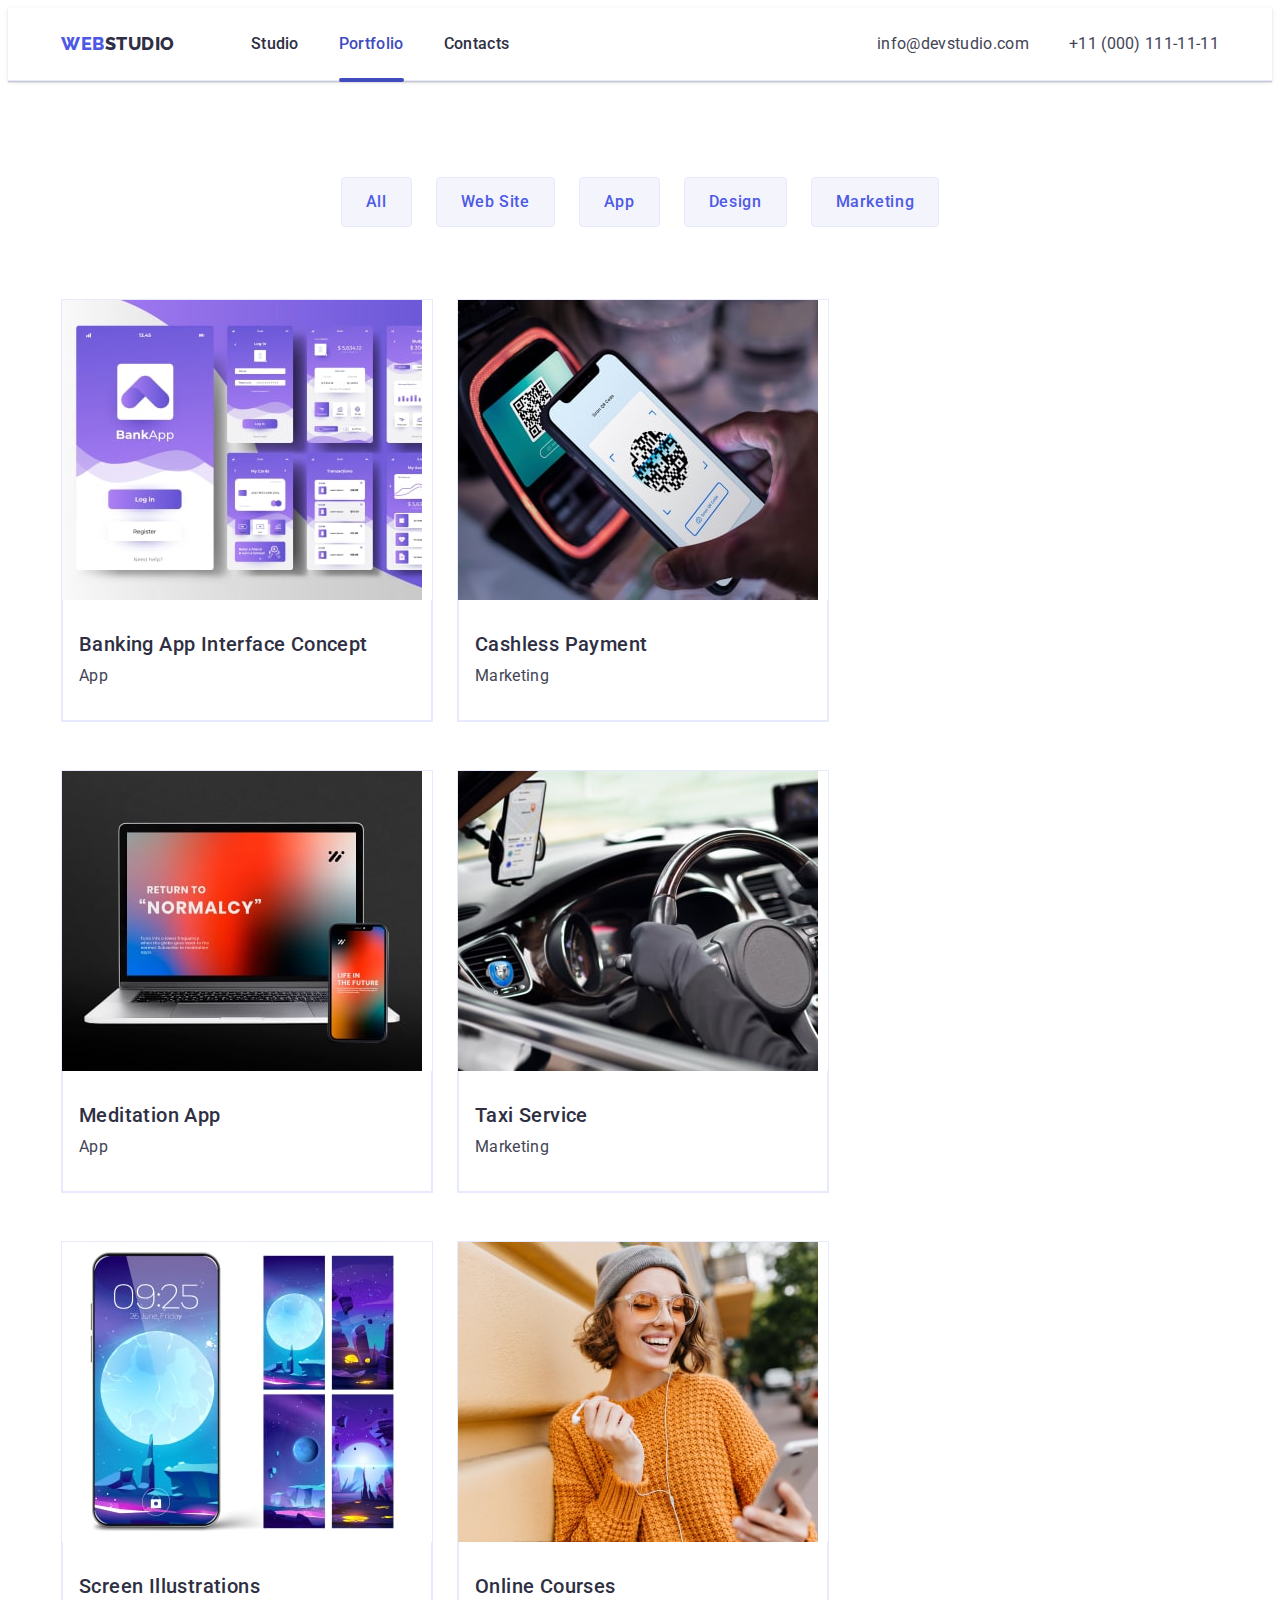
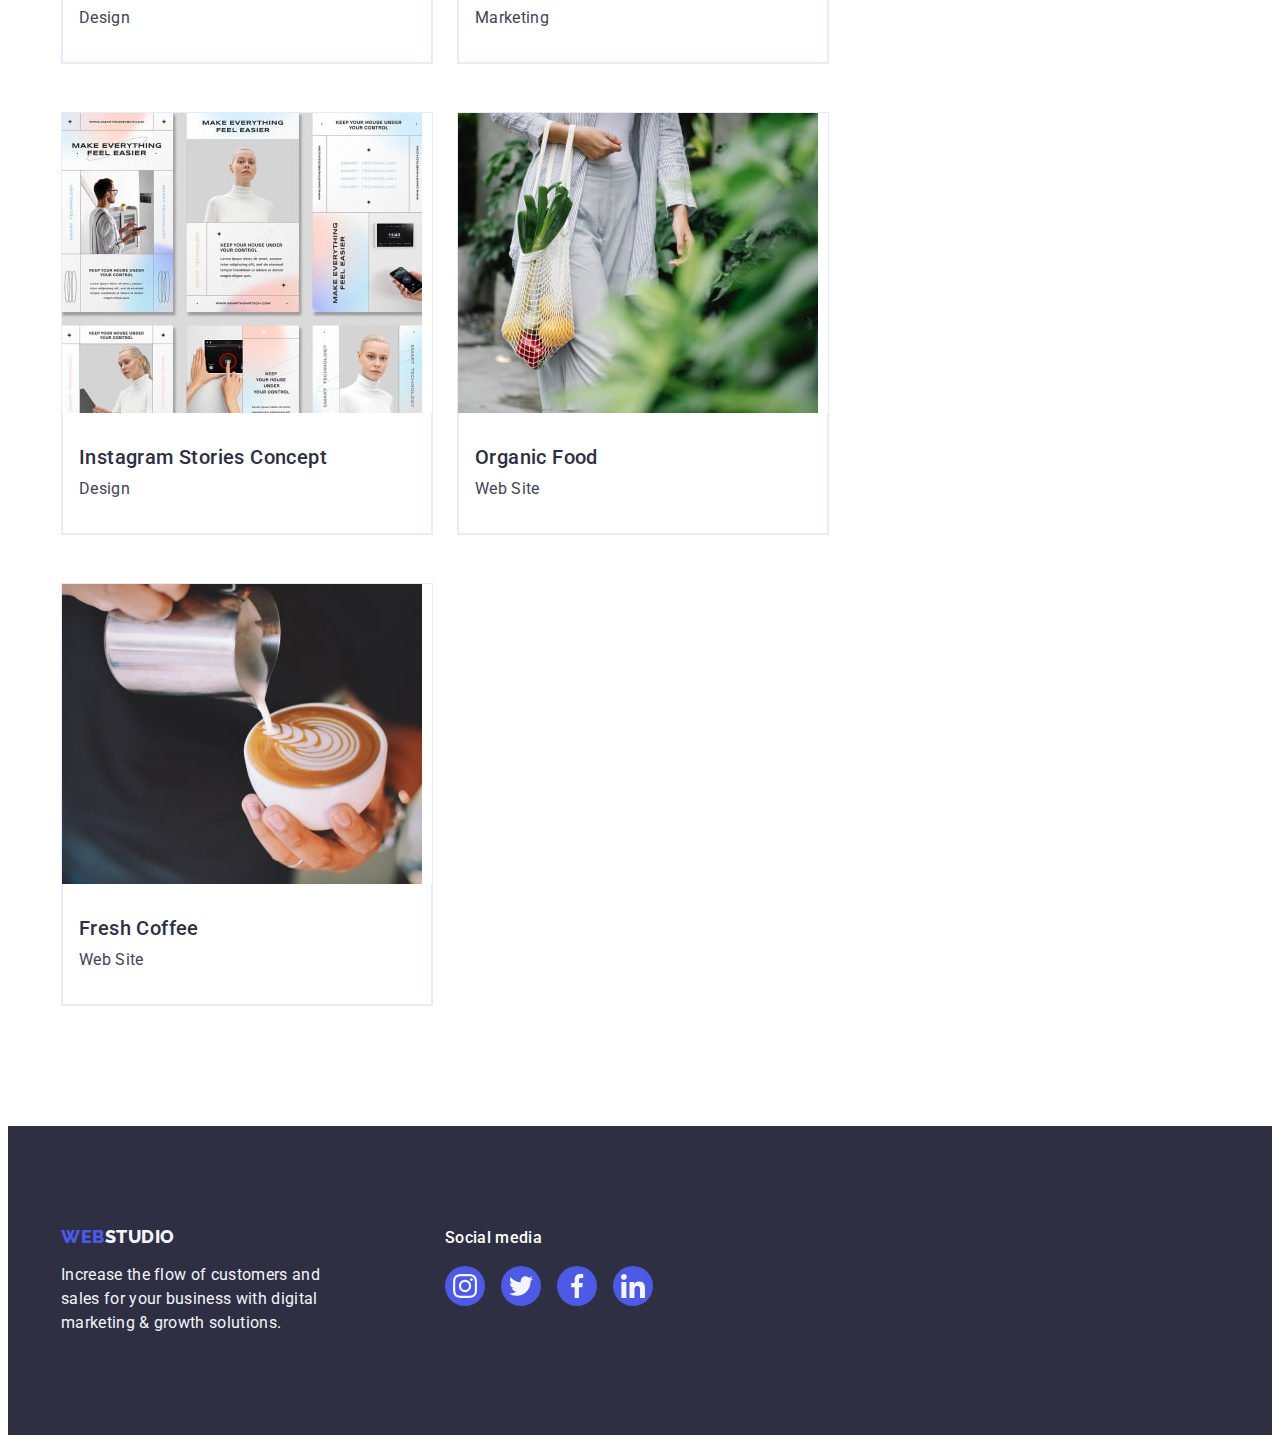
==== portfolio.html @ 27907ca8 "Initial commit" ====
<!DOCTYPE html>
<html lang="en">
  <head>
    <meta charset="utf-8" />
    <meta name="description" content="WebStudio work and team description" />
    <title>WebStudio</title>
    <link rel="preconnect" href="https://fonts.googleapis.com" />
    <link rel="preconnect" href="https://fonts.gstatic.com" crossorigin />
    <link
      href="https://fonts.googleapis.com/css2?family=Raleway:wght@800&family=Roboto:wght@400;500;700&display=swap"
      rel="stylesheet"
    />
    <link
      rel="stylesheet"
      href="https://cdnjs.cloudflare.com/ajax/libs/modern-normalize/2.0.0/modern-normalize.min.css"
      integrity="sha512-4xo8blKMVCiXpTaLzQSLSw3KFOVPWhm/TRtuPVc4WG6kUgjH6J03IBuG7JZPkcWMxJ5huwaBpOpnwYElP/m6wg=="
      crossorigin="anonymous"
      referrerpolicy="no-referrer"
    />
    <link rel="stylesheet" href="./css/styles.css" />
  </head>
  <body>
    <header class="header">
      <div class="container header-container">
        <nav class="header-navigation">
          <a href="./index.html" class="logo link"
            >Web<span class="logo-accent">Studio</span></a
          >
          <ul class="header-menu list">
            <li class="header-menu-list">
              <a href="./index.html" class="header-menu-item body-medium link"
                >Studio</a
              >
            </li>
            <li class="header-menu-list">
              <a
                href="./portfolio.html"
                class="header-menu-item body-medium link current"
                >Portfolio</a
              >
            </li>
            <li class="header-menu-list">
              <a href="" class="header-menu-item body-medium link">Contacts</a>
            </li>
          </ul>
        </nav>

        <address id="contacts" class="head-address">
          <ul class="head-address-list list">
            <li class="header-menu-list">
              <a
                href="mailto:info@devstudio.com"
                class="head-address-link body-small link"
                >info@devstudio.com</a
              >
            </li>
            <li class="header-menu-list">
              <a
                href="tel:+110001111111"
                class="head-address-link body-small link"
                >+11 (000) 111-11-11</a
              >
            </li>
          </ul>
        </address>
      </div>
    </header>
    <main>
      <section class="portfolio">
        <div class="container">
          <h1 class="visually-hidden">Portfolio</h1>
          <ul class="btn-list list">
            <li class="btn-list-item">
              <button type="button" class="button-text portfolio-btn">
                All
              </button>
            </li>
            <li class="btn-list-item">
              <button type="button" class="button-text portfolio-btn">
                Web Site
              </button>
            </li>
            <li class="btn-list-item">
              <button type="button" class="button-text portfolio-btn">
                App
              </button>
            </li>
            <li class="btn-list-item">
              <button type="button" class="button-text portfolio-btn">
                Design
              </button>
            </li>
            <li class="btn-list-item">
              <button type="button" class="button-text portfolio-btn">
                Marketing
              </button>
            </li>
          </ul>

          <ul class="img-list list">
            <li class="img-list-item">
              <a href="" class="img-link link">
                <div class="cover-text-container">
                  <img
                    src="./images/banking.jpg"
                    alt="banking app interface concept"
                    width="360"
                    height="300"
                  />
                  <p class="cover-text body-small">
                    14 Stylish and User-Friendly App Design Concepts · Task
                    Manager App · Calorie Tracker App · Exotic Fruit Ecommerce
                    App · Cloud Storage App
                  </p>
                </div>
                <div class="img-list-container">
                  <h2 class="img-subtitle header-three">
                    Banking App Interface Concept
                  </h2>
                  <p class="img-text body-small">App</p>
                </div>
              </a>
            </li>
            <li class="img-list-item">
              <a href="" class="img-link link">
                <div class="cover-text-container">
                  <img
                    src="./images/cashless.jpg"
                    alt="cashless payment"
                    width="360"
                    height="300"
                  />
                  <p class="cover-text body-small">
                    14 Stylish and User-Friendly App Design Concepts · Task
                    Manager App · Calorie Tracker App · Exotic Fruit Ecommerce
                    App · Cloud Storage App
                  </p>
                </div>
                <div class="img-list-container">
                  <h2 class="img-subtitle header-three">Cashless Payment</h2>
                  <p class="img-text body-small">Marketing</p>
                </div>
              </a>
            </li>
            <li class="img-list-item">
              <a href="" class="img-link link">
                <div class="cover-text-container">
                  <img
                    src="./images/meditation.jpg"
                    alt="mediation app"
                    width="360"
                    height="300"
                  />
                  <p class="cover-text body-small">
                    14 Stylish and User-Friendly App Design Concepts · Task
                    Manager App · Calorie Tracker App · Exotic Fruit Ecommerce
                    App · Cloud Storage App
                  </p>
                </div>
                <div class="img-list-container">
                  <h2 class="img-subtitle header-three">Meditation App</h2>
                  <p class="img-text body-small">App</p>
                </div>
              </a>
            </li>
            <li class="img-list-item">
              <a href="" class="img-link link">
                <div class="cover-text-container">
                  <img
                    src="./images/taxi.jpg"
                    alt="taxi service"
                    width="360"
                    height="300"
                  />
                  <p class="cover-text body-small">
                    14 Stylish and User-Friendly App Design Concepts · Task
                    Manager App · Calorie Tracker App · Exotic Fruit Ecommerce
                    App · Cloud Storage App
                  </p>
                </div>
                <div class="img-list-container">
                  <h2 class="img-subtitle header-three">Taxi Service</h2>
                  <p class="img-text body-small">Marketing</p>
                </div>
              </a>
            </li>
            <li class="img-list-item">
              <a href="" class="img-link link">
                <div class="cover-text-container">
                  <img
                    src="./images/screen.jpg"
                    alt="screen design"
                    width="360"
                    height="300"
                  />
                  <p class="cover-text body-small">
                    14 Stylish and User-Friendly App Design Concepts · Task
                    Manager App · Calorie Tracker App · Exotic Fruit Ecommerce
                    App · Cloud Storage App
                  </p>
                </div>
                <div class="img-list-container">
                  <h2 class="img-subtitle header-three">
                    Screen Illustrations
                  </h2>
                  <p class="img-text body-small">Design</p>
                </div>
              </a>
            </li>
            <li class="img-list-item">
              <a href="" class="img-link link">
                <div class="cover-text-container">
                  <img
                    src="./images/online.jpg"
                    alt="woman during communication"
                    width="360"
                    height="300"
                  />
                  <p class="cover-text body-small">
                    14 Stylish and User-Friendly App Design Concepts · Task
                    Manager App · Calorie Tracker App · Exotic Fruit Ecommerce
                    App · Cloud Storage App
                  </p>
                </div>
                <div class="img-list-container">
                  <h2 class="img-subtitle header-three">Online Courses</h2>
                  <p class="img-text body-small">Marketing</p>
                </div>
              </a>
            </li>
            <li class="img-list-item">
              <a href="" class="img-link link">
                <div class="cover-text-container">
                  <img
                    src="./images/instagram.jpg"
                    alt="design of instagram stories"
                    width="360"
                    height="300"
                  />
                  <p class="cover-text body-small">
                    14 Stylish and User-Friendly App Design Concepts · Task
                    Manager App · Calorie Tracker App · Exotic Fruit Ecommerce
                    App · Cloud Storage App
                  </p>
                </div>
                <div class="img-list-container">
                  <h2 class="img-subtitle header-three">
                    Instagram Stories Concept
                  </h2>
                  <p class="img-text body-small">Design</p>
                </div>
              </a>
            </li>
            <li class="img-list-item">
              <a href="" class="img-link link">
                <div class="cover-text-container">
                  <img
                    src="./images/organic.jpg"
                    alt="basket with vegetables"
                    width="360"
                    height="300"
                  />
                  <p class="cover-text body-small">
                    14 Stylish and User-Friendly App Design Concepts · Task
                    Manager App · Calorie Tracker App · Exotic Fruit Ecommerce
                    App · Cloud Storage App
                  </p>
                </div>
                <div class="img-list-container">
                  <h2 class="img-subtitle header-three">Organic Food</h2>
                  <p class="img-text body-small">Web Site</p>
                </div>
              </a>
            </li>
            <li class="img-list-item">
              <a href="" class="img-link link">
                <div class="cover-text-container">
                  <img
                    src="./images/coffee.jpg"
                    alt="cup of coffee"
                    width="360"
                    height="300"
                  />
                  <p class="cover-text body-small">
                    14 Stylish and User-Friendly App Design Concepts · Task
                    Manager App · Calorie Tracker App · Exotic Fruit Ecommerce
                    App · Cloud Storage App
                  </p>
                </div>
                <div class="img-list-container">
                  <h2 class="img-subtitle header-three">Fresh Coffee</h2>
                  <p class="img-text body-small">Web Site</p>
                </div>
              </a>
            </li>
          </ul>
        </div>
      </section>
    </main>
    <footer class="footer">
      <div class="footer-container container">
        <div class="footer-top-container">
          <a href="./index.html" class="footer-logo logo link"
            >Web<span class="footer-logo-accent">Studio</span></a
          >
          <p class="footer-text body-small">
            Increase the flow of customers and sales for your business with
            digital marketing & growth solutions.
          </p>
        </div>
        <div class="footer-list-container">
          <p class="fotter-text-one">Social media</p>
          <ul class="footer-list list">
            <li class="footer-list-item">
              <a href="" target="_blank" class="footer-icon-link link">
                <svg class="footer-list-icon" width="24" height="24">
                  <use href="./images/icons.svg#icon-instagram"></use>
                </svg>
              </a>
            </li>
            <li class="footer-list-item">
              <a href="" target="_blank" class="footer-icon-link link">
                <svg class="footer-list-icon" width="24" height="24">
                  <use href="./images/icons.svg#icon-twitter"></use>
                </svg>
              </a>
            </li>
            <li class="footer-list-item">
              <a href="" target="_blank" class="footer-icon-link link">
                <svg class="footer-list-icon" width="24" height="24">
                  <use href="./images/icons.svg#icon-facebook"></use>
                </svg>
              </a>
            </li>
            <li class="footer-list-item">
              <a href="" target="_blank" class="footer-icon-link link">
                <svg class="footer-list-icon" width="24" height="24">
                  <use href="./images/icons.svg#icon-linkedin"></use>
                </svg>
              </a>
            </li>
          </ul>
        </div>
      </div>
    </footer>
  </body>
</html>
---- css/styles.css ----
:root {
    --dark-color: #2E2F42;
}

:root {
    --text-color: #434455;
}

:root {
    --primary-brand-color: #4D5AE5;
}

:root {
    --white-color: #FFFFFF;
}

:root {
    --pressed-state-color: #404BBF;
}

:root {
    --light-color: #F4F4FD;
}

:root {
    --accent-color: #E7E9FC;
}

body {
    font-family: 'Roboto', sans-serif;
    color: var(--text-color);
    background-color: var(--white-color);

}

.link {
    text-decoration: none;
}

.list {
    list-style-type: none;
}


.body-medium {
    color: var(--dark-color); 
    font-weight: 500; 
    font-size: 16px ;
    line-height: 1.5; 
    letter-spacing: 0.02em;
}

.body-small {
  font-size: 16px; 
  line-height: 1.5; 
  letter-spacing: 0.02em;
}

.button-text {
    font-weight: 500;
    font-size: 16px;
    line-height: 1.5;
    letter-spacing: 0.04em;
    font-family: inherit;
}

.header-three {
    color: var(--dark-color);
    font-size: 20px;
    font-weight: 500;
    line-height: 1.2;
    letter-spacing: 0.02em;
}

.header-two {
    color: var(--dark-color);
    text-align: center;
    font-size: 36px;
    font-weight: 700;
    line-height: 1.11;
    letter-spacing: 0.02em;
    text-transform: capitalize;
}

p, h1, h2, h3, h4, h5 {
    margin-top: 0;
    margin-bottom: 0;
}

ul, ol {
    margin-top: 0;
    margin-bottom: 0;
    padding-left: 0;
}

img {
    display: block;
}

.container {
    width: 100%;
    max-width: 1158px;
    padding-left: 15px;
    padding-right: 15px;
    margin: 0 auto;
}

.visually-hidden {
    position: absolute;
    width: 1px;
    height: 1px;
    margin: -1px;
    border: 0;
    padding: 0;
    white-space: nowrap;
    clip-path: inset(100%);
    clip: rect(0 0 0 0);
    overflow: hidden;
}

/* *-----Header----- */
.logo {
    color:  var(--primary-brand-color);
        font-size: 18px;
        font-family: 'Raleway', sans-serif;
        font-weight: 800;
        line-height: 1.17;
        letter-spacing: 0.03em;
        text-transform: uppercase;
        margin-right: 76px;
}

.logo-accent {
    color: var(--dark-color);
}

.logo:hover,
.logo:focus {
    color: var(--pressed-state-color);
}

.header-menu-item:hover,
.header-menu-item:focus {
    color: var(--pressed-state-color);
}
.head-address {
    font-style: normal;
}

.head-address-link {
    color: currentColor;
    transition: color 250ms cubic-bezier(0.4, 0, 0.2, 1);
}

.head-address-link:hover,
.head-address-link:focus {
    color: var(--pressed-state-color);
}

.header {
    border-bottom: 1px solid var(--accent-color);
    box-shadow: 0px 1px 6px 0px rgba(46, 47, 66, 0.08), 0px 1px 1px 0px rgba(46, 47, 66, 0.16), 0px 2px 1px 0px rgba(46, 47, 66, 0.08);
}

.header-menu {
    display: flex;
    gap: 40px;
}

.head-address-list {
    display: flex;
    gap: 40px;
    padding-top: 24px;
    padding-bottom: 24px;
}

.header-navigation {
    display: flex;
    align-items: center;
}

.header-container {
    display: flex;
    justify-content: space-between;
}

.header-menu-item {
    padding-top: 24px;
    padding-bottom: 28px;
    transition: color 250ms cubic-bezier(0.4, 0, 0.2, 1);
}

.current {
    position: relative;
    color: var(--pressed-state-color);
}

.current::after {
    content: "";
    position: absolute;
    width: 100%;
    height: 4px;
    border-radius: 2px;
    background-color: var(--pressed-state-color);
    bottom: -1px;
    left: 0;

}

/** ------Solution------ */
.solution {
    max-width: 1440px;
    margin: 0 auto;
    background-color: var(--dark-color);
    background-image: linear-gradient(rgba(46, 47, 66, 0.70), rgba(46, 47, 66, 0.70)), url(../images/hero-bg.jpg);
    background-repeat: no-repeat;
    background-size: cover;
    background-position: center;
    padding-top: 188px;
    padding-bottom: 188px;
}

.solution-title {
    color: var(--white-color);
    text-align: center;
    font-size: 56px;
    font-weight: 700;
    line-height: 1.07;
    letter-spacing: 0.02em;
    max-width: 496px;
    margin: 0 auto;
    margin-bottom: 48px;
}

.solution-btn {
    border: none;
    color: var(--white-color);
    cursor: pointer;
    background-color: var(--primary-brand-color);
    padding: 16px 32px;
    border-radius: 4px;
    box-shadow: 0px 4px 4px 0px rgba(0, 0, 0, 0.15);
    display: block;
    margin: 0 auto;
    min-width: 169px;
    min-height: 56px;
    transition: background-color 250ms cubic-bezier(0.4, 0, 0.2, 1);
}

.solution-btn:hover,
.solution-btn:focus {
    background-color: var(--pressed-state-color);
}


/* *-------Benefits------- */
.benefits {
    padding-top: 120px;
    padding-bottom: 120px;
}

.benefits-list {
    display: flex;
    gap: 24px;
}

.benefits-subtitle {
    margin-bottom: 8px;
}

.benefits-item {
    width: calc((100% - 24px * 3) / 4);
}

.benefits-block {
    width: 264px;
    height: 112px;
    border-radius: 4px;
    background-color: var(--light-color);
    margin-bottom: 8px;
    display: flex;
    justify-content: center;
    align-items: center;
}

/* *------- Doing-------- */
.doing {
    padding-bottom: 120px;
}

.doing-list {
    display: flex;
    gap: 24px;
}

.doing-title {
    margin: 0 auto;
    margin-bottom: 72px;
}

.doing-item {
    width: calc((100% - 24px * 2) / 3);
}


/* *--------Team----------- */
.team {
    background-color: var(--light-color);
    padding-top: 120px;
    padding-bottom: 120px;
}
.team-subtitle {
    text-align: center;
    margin-bottom: 8px;
}

.team-text {
    text-align: center;
    margin-bottom: 8px;
}

.team-list > li {
    background-color: var(--white-color);
    border-radius: 0px 0px 4px 4px;
    width: calc((100% - 24 * 3) / 4);
    box-shadow: 0px 2px 1px 0px rgba(46, 47, 66, 0.08), 0px 1px 1px 0px rgba(46, 47, 66, 0.16), 0px 1px 6px 0px rgba(46, 47, 66, 0.08);
}

.team-list {
    display: flex;
    gap: 24px;
}

.team-title {
    margin-bottom: 72px;
}

.team-list-container {
    padding: 32px 0;
}

.team-list-item {
    width: 40px;
    height: 40px;
}

.team-list-link {
    width: 100%;
    height: 100%;
    border-radius: 50%;
    background-color: var(--primary-brand-color);
    display: flex;
    justify-content: center;
    align-items: center;
    transition: background-color 250ms cubic-bezier(0.4, 0, 0.2, 1);
        
}


.team-list-social {
    display: flex;
    gap: 24px;
    justify-content: center;
}

.team-list-icon {
    fill: #F4F4FD;
}

.team-list-link:is(:hover, :focus) {
    background-color: var(--pressed-state-color);
}

/* *-------Customers------ */
.customers {
    padding: 120px 0;
}

.customers-title {
    margin-bottom: 72px;
}

.customers-list {
    display: flex;
    gap: 24px;
}

.customer-list-icon {
    fill: #8E8F99;
    transition: fill 250ms cubic-bezier(0.4, 0, 0.2, 1);
}

.customers-list-item {
    width: calc((100% - 120px) / 6);
    height: 88px;
}

.customers-list-link {
    width: 100%;
    height: 100%;
    border-radius: 4px;
    border: 1px solid #8E8F99;
    color: #8E8F99;
    display: flex;
    justify-content: center;
    align-items: center;
    transition: border-color 250ms cubic-bezier(0.4, 0, 0.2, 1), color 250ms cubic-bezier(0.4, 0, 0.2, 1);
}

.customers-list-link:is(:hover, :focus) .customer-list-icon {
    fill: currentColor;
}

.customers-list-link:is(:hover, :focus) {
    border-color: var(--pressed-state-color);
    color: var(--pressed-state-color);
}

/* *---------Footer--------- */
.footer {
    background-color: var(--dark-color);
    padding: 100px 0;

}

.footer-logo {
    color: var(--primary-brand-color);
    display: inline-block;
    margin-bottom: 16px;
}

.footer-text {
    color: var(--light-color);
    width: 264px;
}

.footer-logo-accent {
    color: var(--light-color);
}

.fotter-text-one{
    color: var(--white-color);
    font-size: 16px;
    font-style: normal;
    font-weight: 500;
    line-height: 1.5;
    letter-spacing: 0.02em;
    margin-bottom: 16px;
}

.footer-container {
    display: flex;
    align-items: baseline;
}

.footer-list-container {
    display: flex;
    flex-direction: column;
}

.footer-list {
    display: flex;
    gap: 16px;
}

.footer-top-container {
    margin-right: 120px;
}

.footer-list-item {
    width: 40px;
    height: 40px;
}

.footer-icon-link {
    width: 100%;
    height: 100%;
    background-color: var(--primary-brand-color);
    border-radius: 50%;
    display: flex;
    justify-content: center;
    align-items: center;
    transition: background-color 250ms cubic-bezier(0.4, 0, 0.2, 1);
}

.footer-icon-link:is(:hover, :focus) {
    background-color: #31D0AA;
}

.footer-list-icon {
    fill: #F4F4FD;
}


/* *--------Portfolio-------- */
.btn-list > li > button {
    color: var(--primary-brand-color);
    cursor: pointer;
    text-align: center;
    background-color: var(--light-color);
    border: 1px solid var(--accent-color);
    border-radius: 4px;
    transition: background-color 250ms cubic-bezier(0.4, 0, 0.2, 1),
    color 250ms cubic-bezier(0.4, 0, 0.2, 1), 
    border-color 250ms cubic-bezier(0.4, 0, 0.2, 1), 
    box-shadow 250ms cubic-bezier(0.4, 0, 0.2, 1);   
}

.btn-list > li > button:hover,
.btn-list > li > button:focus {
    background-color: var(--pressed-state-color);
    color: var(--white-color);
    border-color: transparent;
    box-shadow: 0px 2px 2px 0px rgba(0, 0, 0, 0.12), 0px 2px 1px 0px rgba(0, 0, 0, 0.08), 0px 3px 1px 0px rgba(0, 0, 0, 0.10);
}

.img-text {
    color: var(--text-color);
}

.img-link > p:hover,
.img-link > p:focus {
    color: var(--pressed-state-color);
}

.portfolio {
    padding-top: 96px;
    padding-bottom: 120px;
}

.btn-list {
    display: flex;
    margin-bottom: 72px;
    gap: 24px;
    justify-content: center;
}

.portfolio-btn {
    padding: 12px 24px;
    border-radius: 4px;
    border: 1px solid var(--accent-color);
}

.img-list {
    display: flex;
    flex-wrap: wrap;
    gap: 48px 24px;
}

.img-subtitle {
    margin-bottom: 8px;
}

.img-list-item {
    width: calc((100% - 24px * 2) / 3);
    border: 1px solid var(--accent-color);
    transition: border 250ms cubic-bezier(0.4, 0, 0.2, 1);
}

.img-link:is(:hover, :focus) {
    box-shadow: 0px 1px 6px rgba(46, 47, 66, 0.08),
        0px 1px 1px rgba(46, 47, 66, 0.16),
        0px 2px 1px rgba(46, 47, 66, 0.08);

}

.img-list-container {
    padding: 32px 16px;
    border: 1px solid var(--accent-color);
    border-top: none;
}

.img-link:is(:hover, :focus) .cover-text {
    transform: translateY(0);
}

.img-link {
    display: block;
    transition: box-shadow 250ms cubic-bezier(0.4, 0, 0.2, 1);
}

.cover-text {
    position: absolute;
    top: 0;
    left: 0;
    width: 100%;
    height: 100%;
    background-color: var(--primary-brand-color);
    color: var(--light-color);
    padding: 40px 32px;
    transform: translateY(100%);
    transition: transform 250ms cubic-bezier(0.4, 0, 0.2, 1);

}

.cover-text-container {
    position: relative;
    overflow: hidden;
}

/* *--------Modal-------- */
.backdrop {
    position: fixed;
    width: 100%;
    height: 100%;
    top: 0;
    background-color: rgba(46, 47, 66, 0.4);
    transition: opacity 250ms cubic-bezier(0.4, 0, 0.2, 1), visibility 250ms cubic-bezier(0.4, 0, 0.2, 1);
}

.modal {
    width: 408px;
    min-height: 584px;
    background-color: #FCFCFC;
    border-radius: 4px;
    position: absolute;
    left: 50%;
    top: 50%;
    transform: translate(-50%, -50%) scaleX(1);
    transition: transform 250ms cubic-bezier(0.4, 0, 0.2, 1);
    box-shadow: 0px 1px 1px rgba(0, 0, 0, 0.14),
        0px 1px 3px rgba(0, 0, 0, 0.12),
        0px 2px 1px rgba(0, 0, 0, 0.2);
}

.backdrop.is-hidden .modal {
    transform: translate(-50%, -50%) scaleX(3);
}

.modal-close-btn {
    cursor: pointer;
    position: absolute;
    top: 24px;
    right: 24px;
    border-radius: 50%;
    background-color: var(--accent-color);
    border: 1px solid rgba(0, 0, 0, 0.10);
    width: 24px;
    height: 24px;
    display: flex;
    justify-content: center;
    align-items: center;
    padding: 0;
    transition: border 250ms cubic-bezier(0.4, 0, 0.2, 1),  background-color 250ms cubic-bezier(0.4, 0, 0.2, 1);
    
}

.is-hidden {
    opacity: 0;
    visibility: hidden;
    pointer-events: none;
}

.modal-close-btn:is(:hover, :focus) {
    background-color: var(--pressed-state-color);
    border: none;

}

.icon-close {
    fill: #2E2F42;
    transition: fill 250ms cubic-bezier(0.4, 0, 0.2, 1);
}

.modal-close-btn:is(:hover, :focus) .icon-close {
    fill: #FFFFFF;
    }
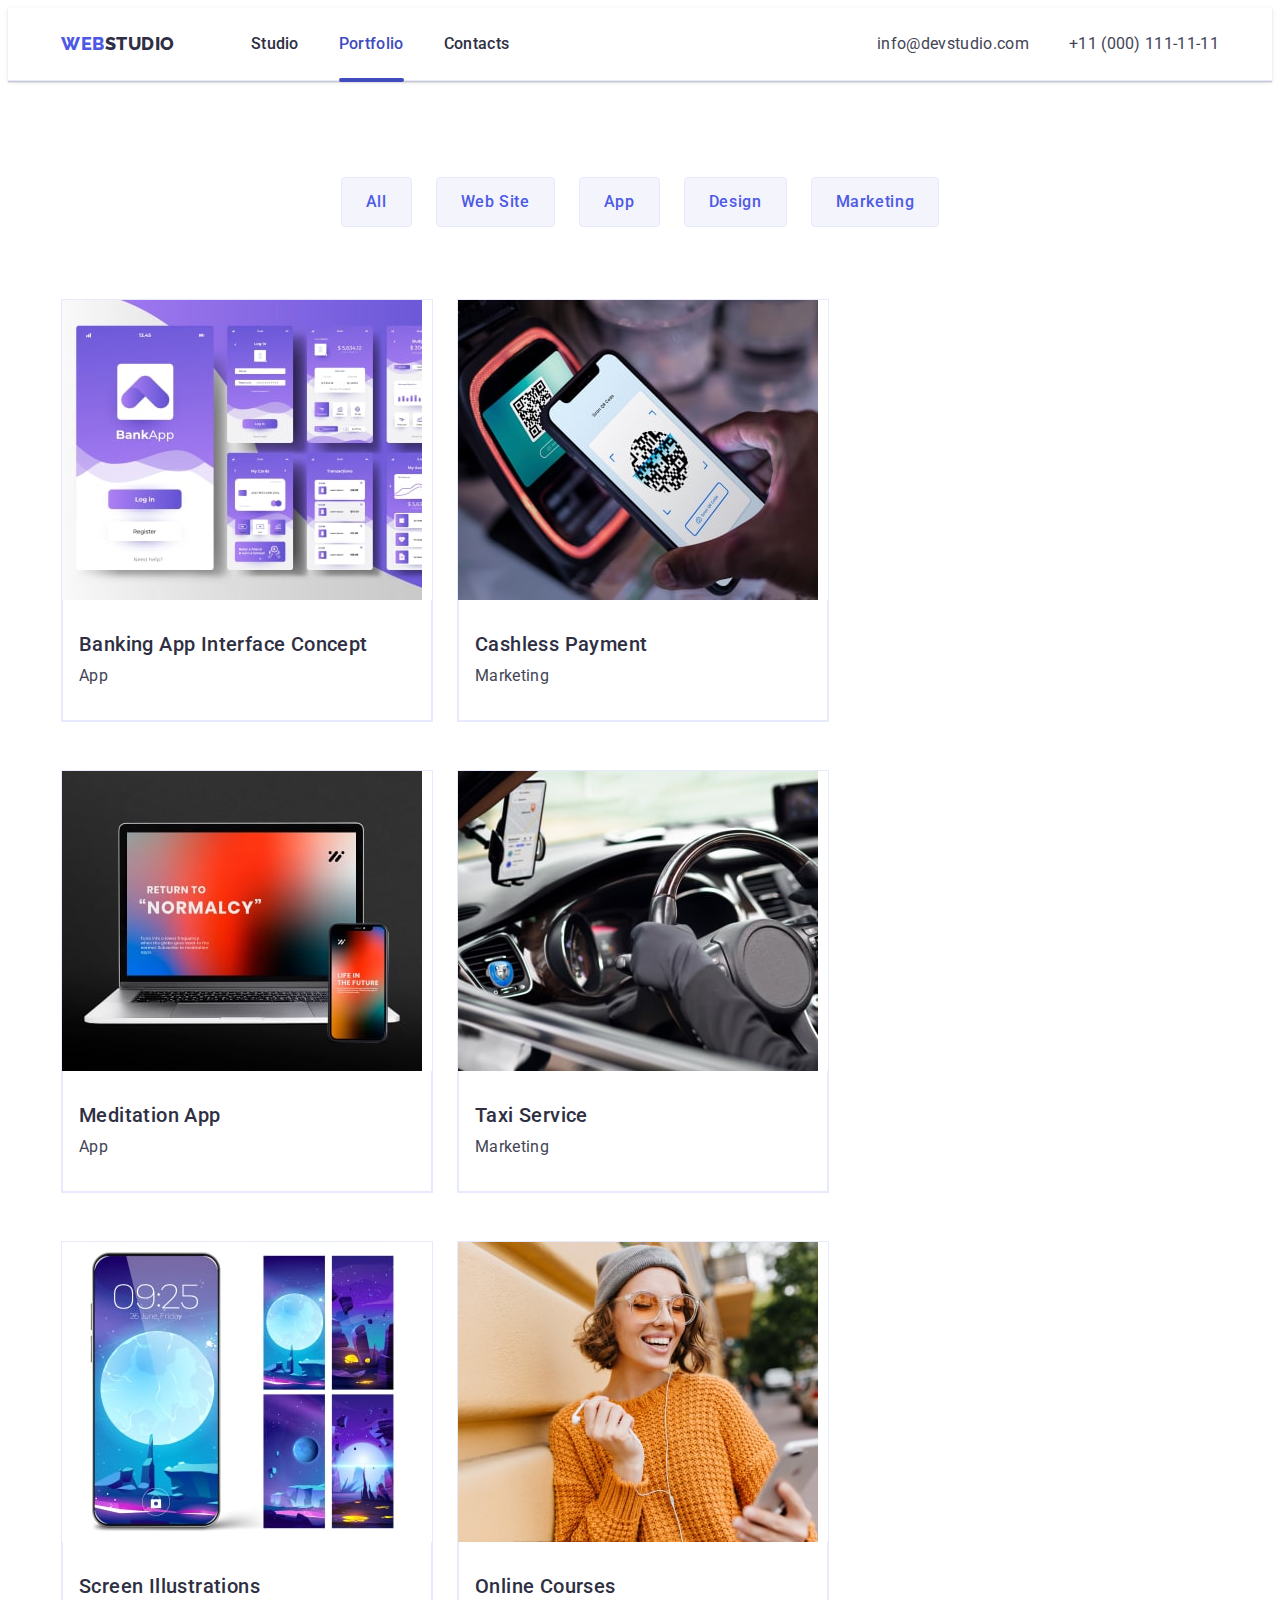
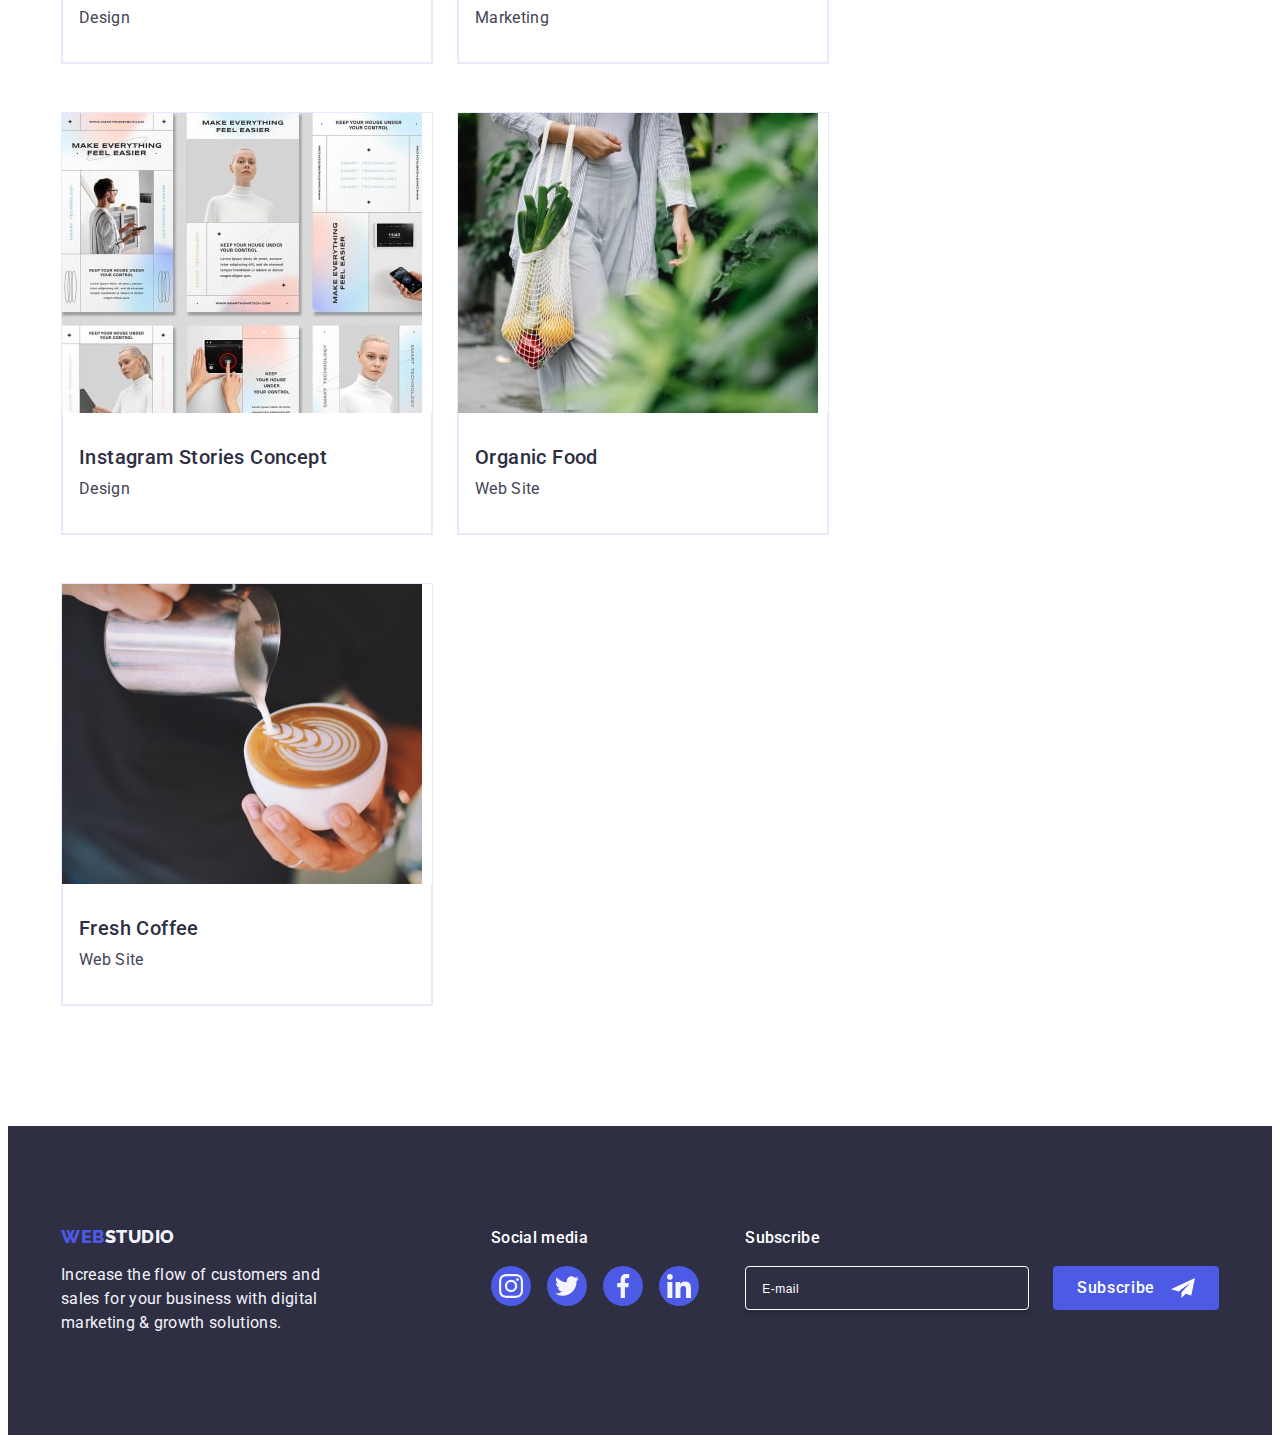
==== commit 431cc08b: "updated modal" ====
--- a/portfolio.html
+++ b/portfolio.html
@@ -341,6 +341,23 @@
             </li>
           </ul>
         </div>
+        <div class="footer-form-container">
+          <p class="fotter-text-one">Subscribe</p>
+          <form class="footer-form">
+            <input
+              type="email"
+              name="user_email"
+              class="footer-input"
+              placeholder="E-mail"
+            />
+            <button type="submit" class="footer-btn-sub button-text">
+              Subscribe
+              <svg class="footer-input-icon" width="24" height="24">
+                <use href="./images/icons.svg#icon-Telegram"></use>
+              </svg>
+            </button>
+          </form>
+        </div>
       </div>
     </footer>
   </body>
--- a/css/styles.css
+++ b/css/styles.css
@@ -451,6 +451,7 @@
 .footer-container {
     display: flex;
     align-items: baseline;
+    justify-content: space-between;
 }
 
 .footer-list-container {
@@ -489,6 +490,50 @@
 
 .footer-list-icon {
     fill: #F4F4FD;
+}
+
+.footer-input {
+    color: var(--white-color);
+    width: 264px;
+    height: 40px;
+    border-radius: 4px;
+    border: 1px solid var(--white-color) ;
+    box-shadow: 0px 4px 4px 0px rgba(0, 0, 0, 0.15);
+    background-color: transparent;
+    outline: transparent;
+    padding-left: 16px;
+    
+}
+
+.footer-input::placeholder {
+    color: var(--white-color);
+    font-size: 12px;
+    font-weight: 400;
+    letter-spacing: 0.04em;
+}
+
+.footer-btn-sub {
+    min-width: 165px;
+    min-height: 40px;
+    display: flex;
+    padding: 8px 24px;
+    justify-content: center;
+    align-items: center;
+    gap: 16px;
+    cursor: pointer;
+    border-radius: 4px;
+    background-color: var(--primary-brand-color);
+    border: none;
+    color: var(--white-color);
+}
+
+.footer-input-icon {
+    fill: currentColor;
+}
+
+.footer-form {
+    display: flex;
+    gap: 24px;
 }
 
 
@@ -621,6 +666,7 @@
     box-shadow: 0px 1px 1px rgba(0, 0, 0, 0.14),
         0px 1px 3px rgba(0, 0, 0, 0.12),
         0px 2px 1px rgba(0, 0, 0, 0.2);
+    padding: 72px 24px 24px;
 }
 
 .backdrop.is-hidden .modal {
@@ -664,4 +710,10 @@
 
 .modal-close-btn:is(:hover, :focus) .icon-close {
     fill: #FFFFFF;
-    }+    }
+
+.modal-title {
+    width: 100%;
+    height: 24px;
+    margin-bottom: 16px;
+}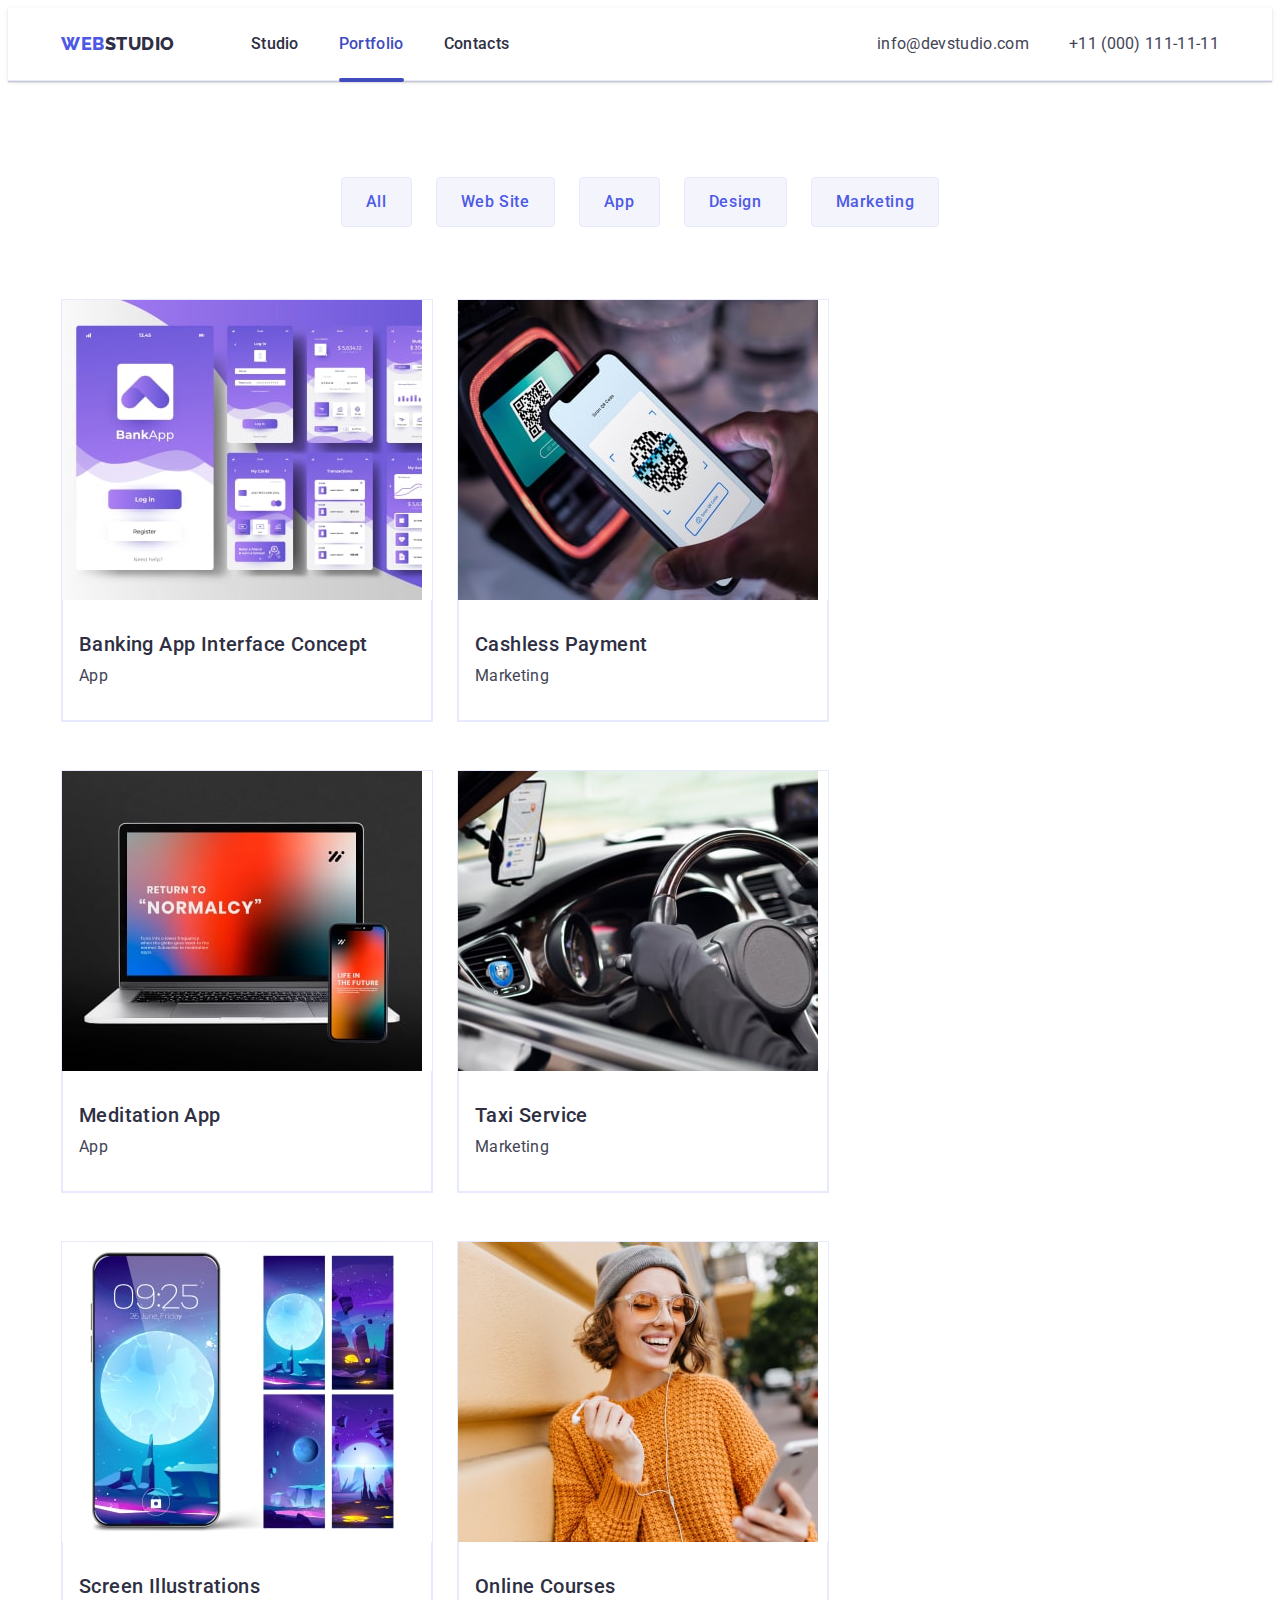
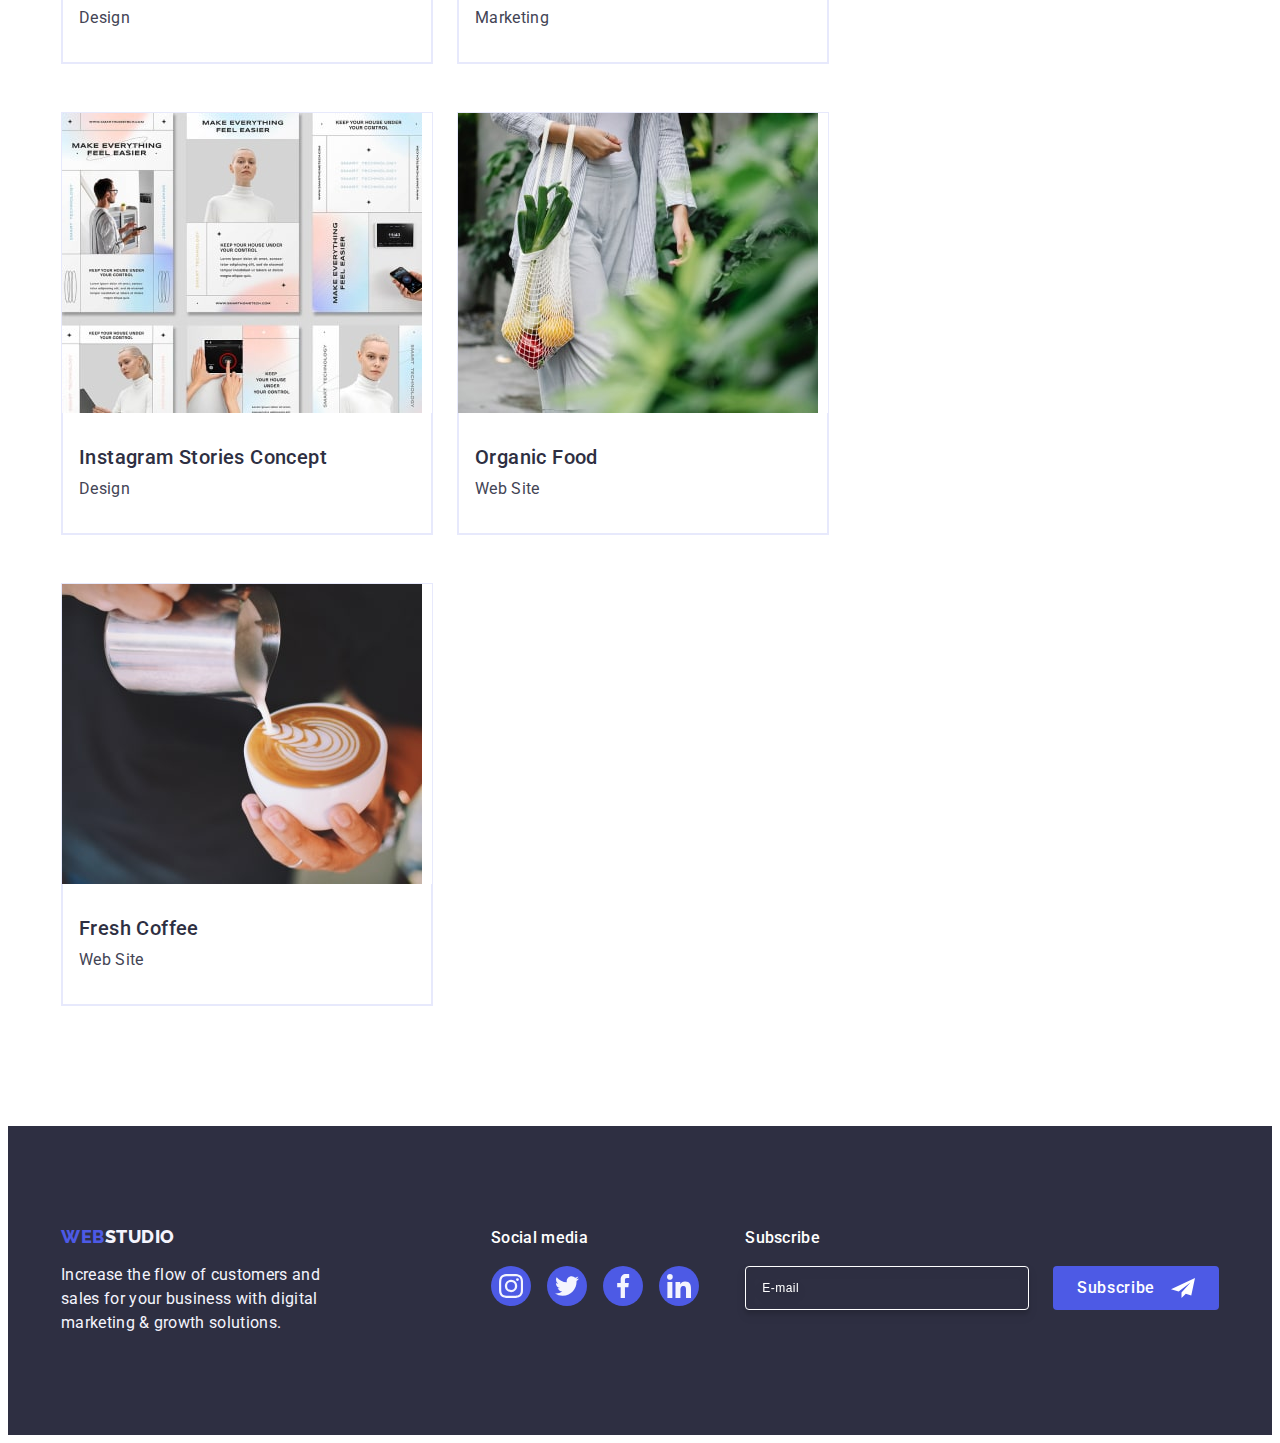
==== commit 492374a5: "updated" ====
--- a/portfolio.html
+++ b/portfolio.html
@@ -344,12 +344,14 @@
         <div class="footer-form-container">
           <p class="fotter-text-one">Subscribe</p>
           <form class="footer-form">
-            <input
-              type="email"
-              name="user_email"
-              class="footer-input"
-              placeholder="E-mail"
-            />
+            <label class="footer-label">
+              <input
+                type="email"
+                name="user-email"
+                class="footer-input"
+                placeholder="E-mail"
+              />
+            </label>
             <button type="submit" class="footer-btn-sub button-text">
               Subscribe
               <svg class="footer-input-icon" width="24" height="24">
--- a/css/styles.css
+++ b/css/styles.css
@@ -494,6 +494,10 @@
 
 .footer-input {
     color: var(--white-color);
+    font-size: 12px;
+    line-height: 1.5;
+    letter-spacing: 0.04em;
+    filter: drop-shadow(0px 4px 4px rgba(0, 0, 0, 0.15));
     width: 264px;
     height: 40px;
     border-radius: 4px;
@@ -519,16 +523,21 @@
     padding: 8px 24px;
     justify-content: center;
     align-items: center;
-    gap: 16px;
     cursor: pointer;
     border-radius: 4px;
     background-color: var(--primary-brand-color);
     border: none;
     color: var(--white-color);
+    transition: background-color 250ms cubic-bezier(0.4, 0, 0.2, 1);
+}
+
+.footer-btn-sub:is(:hover, :focus) {
+    background-color: var(--pressed-state-color);
 }
 
 .footer-input-icon {
     fill: currentColor;
+    margin-left: 16px;
 }
 
 .footer-form {
@@ -716,4 +725,137 @@
     width: 100%;
     height: 24px;
     margin-bottom: 16px;
-}+    text-align: center;
+}
+
+.modal-label {
+    color: #8E8F99;
+    font-size: 12px;
+    font-weight: 400;
+    line-height: 1.17;
+    letter-spacing: 0.04em;
+    margin-bottom: 4px;
+    display: block;
+}
+
+.modal-input {
+    width: 100%;
+    height: 40px;
+    border-radius: 4px;
+    border: 1px solid rgba(46, 47, 66, 0.40);
+    background-color: transparent;
+    outline: transparent;
+    color: var(--dark-color);
+    padding-left: 38px;
+    transition: border-color 250ms cubic-bezier(0.4, 0, 0.2, 1);
+}
+
+.modal-input:focus {
+    border-color: var(--primary-brand-color);
+}
+
+.modal-input:focus + .modal-input-icon {
+    fill: var(--primary-brand-color);
+}
+
+.modal-field {
+    margin-bottom: 8px;
+}
+
+.modal-subfield {
+    position: relative;
+}
+
+.modal-input-icon {
+    fill: var(--dark-color);
+    position: absolute;
+    left: 16px;
+    top: 50%;
+    transform: translateY(-50%);
+    transition: fill 250ms cubic-bezier(0.4, 0, 0.2, 1);
+}
+
+.modal-textarea {
+    width: 100%;
+    height: 120px;
+    resize: none;
+    border-radius: 4px;
+    border: 1px solid rgba(46, 47, 66, 0.40);
+    background-color: transparent;
+    outline: transparent;
+    color: rgba(46, 47, 66, 0.4);
+    font-size: 12px;
+    padding: 8px 16px;
+    line-height: 1.17;
+    letter-spacing: 0.04em;
+
+    transition: border-color 250ms cubic-bezier(0.4, 0, 0.2, 1);
+}
+
+.modal-textarea::placeholder {
+    color: rgba(46, 47, 66, 0.40);
+    font-size: 12px;
+    font-weight: 400;
+    line-height: 1.17;
+    letter-spacing: 0.04em;
+}
+
+.modal-textarea:focus {
+    border-color: var(--primary-brand-color);
+}
+
+.textarea-field {
+    margin-bottom: 16px;
+}
+
+.modal-send-btn {
+    display: block;
+    margin: 0 auto;
+    min-width: 169px;
+    min-height: 56px;
+    padding: 16px 32px;
+    cursor: pointer;
+    border: none;
+    border-radius: 4px;
+    color: var(--white-color);
+    background: var(--primary-brand-color);
+    box-shadow: 0px 4px 4px 0px rgba(0, 0, 0, 0.15);
+    transition: background-color 250ms cubic-bezier(0.4, 0, 0.2, 1);
+}
+
+.modal-send-btn:is(:hover, :focus) {
+    background-color: var(--pressed-state-color);
+}
+
+.agreement-container {
+    margin-bottom: 24px;
+    display: flex;
+    gap: 8px;
+    align-items: center;
+}
+
+.agreement-label {
+    color: #8e8f99;
+    font-size: 12px;
+    font-weight: 400;
+    line-height: 1.17;
+    letter-spacing: 0.04em;
+    }
+
+.agreement-link {
+    color: var(--primary-brand-color);
+}
+
+.agreement-container input[type="checkbox"] {
+    width: 16px;
+    height: 16px;
+    border-radius: 2px;
+    border: 1px solid rgba(46, 47, 66, 0.40);
+}
+
+.agreement-container input[type="checkbox"]:checked {
+    fill: var(--pressed-state-color);
+    stroke-width: 1px;
+    stroke: var(--pressed-state-color);
+}
+
